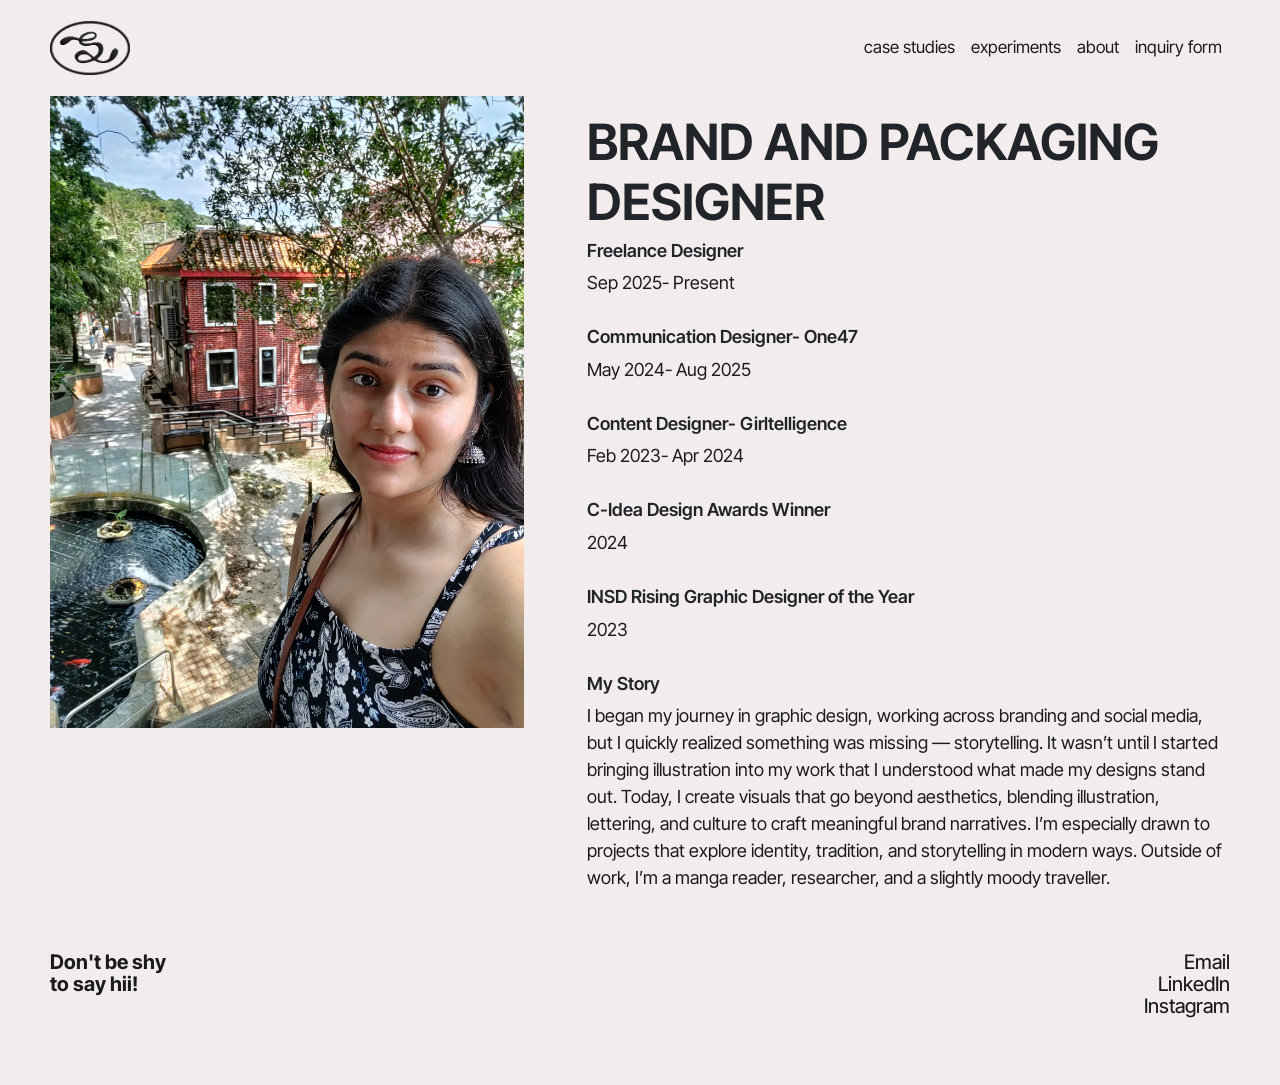
==== About_Me.html @ 66ffb49b "first commit" ====
<!DOCTYPE html>
<html lang="en">
<head>
    <meta charset="UTF-8">
    <meta http-equiv="X-UA-Compatible" content="IE=edge">
    <meta name="viewport" content="width=device-width, initial-scale=1.0">
    <link rel="icon" type="image/x-icon" href="Images/favicon.png">
    <link rel="stylesheet" href="bs/css/bootstrap.css">
    <link rel="stylesheet" href="bs/css/mdb.css">
    <link rel="stylesheet" href="bs/css/style.css">
    <link rel="preconnect" href="https://fonts.googleapis.com">
<link rel="preconnect" href="https://fonts.gstatic.com" crossorigin>
<link href="https://fonts.googleapis.com/css2?family=Inter+Tight:ital,wght@0,100..900;1,100..900&display=swap" rel="stylesheet">
    <link rel="stylesheet" media="(max-width:500px)" href="mobile.css">
    <link rel="stylesheet" media="(min-width:501px) and (max-width:768px)" href="tablet.css">
    <link rel="stylesheet" media="(min-width:769px) and (max-width:1200px)" href="laptop.css">
    <link rel="stylesheet" media="(min-width:1201px)" href="wide.css">
  <title>Shweta | About Me</title>

  <style>

        /* ==========================================
   GLOBAL
========================================== */

html {
    scroll-behavior: smooth;
}

body {
    background-color: #f3ecec;
}

.custom-cursor {
    cursor: url('Images/cursor.png'), pointer;
}

/* ==========================================
   FONTS
========================================== */

@font-face {
    font-family: "CG_R";
    src: url("Images/FONTS/CormorantGaramond-Regular.ttf") format("truetype");
}

@font-face {
    font-family: "CG_SB";
    src: url("Images/FONTS/CormorantGaramond-SemiBold.ttf") format("truetype");
}

/* ==========================================
   TYPOGRAPHY
========================================== */

a {
    font-family: "Inter Tight", sans-serif;
    font-weight: 300;
    color: #1b1b1b !important;
    font-size: 17px;
}

a:hover {
    color: #9a1111 !important;
    text-decoration: underline !important;
}

.copy {
    font-family: "Inter Tight", sans-serif;
    font-weight: 400;
    color: #1b1b1b !important;
    margin-top: 20px !important;
    margin-bottom: 50px !important;
    text-align: center !important;
    padding-left: 30vh !important;
    padding-right: 30vh !important;
    font-size: 20px !important;
}

.features {
    font-family: "Inter Tight", sans-serif !important;
    font-weight: 500 !important;
    font-size: 20px !important;
    color: #1b1b1b !important;
}

.subtitles {
    font-family: "Inter Tight", sans-serif;
    font-weight: 500;
    color: #1b1b1b !important;
    text-align: left !important;
    margin-top: 10px;
    margin-bottom: 5px;
    text-decoration: none !important;
}

.active-head {
    color: grey !important;
}

/* ==========================================
   NAVBAR
========================================== */

.navbar {
    position: sticky;
    top: 0;
    width: 100%;
   
    z-index: 2;
    box-shadow: none !important;

    background: linear-gradient(
        to bottom,
        rgba(243,236,236,1),
        rgba(243,236,236,0)
    );
}



/* ==========================================
   IMAGES & VIDEO
========================================== */

.img-container {
    width: 100%;
    margin: 0 auto;
    overflow: hidden;
}

.two-img-row {
    display: flex;
    width: 100%;
    gap: 25px;
}

.two-img-row img,
.two-img-row video {
    width: 50%;
    min-width: 0;
    object-fit: cover;
}



/* ==========================================
   FLOATING ARROW
========================================== */

#image {
    width: 3%;
    position: fixed;
    right: 10px;
    bottom: 10px;
    z-index: 1;
    animation: floatUpDown 1.5s ease-in-out infinite;
}

@keyframes floatUpDown {
    0% { transform: translateY(0); }
    50% { transform: translateY(-10px); }
    100% { transform: translateY(0); }
}

/* ==========================================
   TAGS
========================================== */

.tags {
    display: flex;
    gap: 12px;
    flex-wrap: wrap;
}

.tag {
    display: inline-flex;
    align-items: center;
    justify-content: center;

    padding: 5px 12px;

    background: #1a1a1a;
    color: #f3ecec;

    border-radius: 99px;

    font-family: "Inter Tight", sans-serif;
    font-size: 12px;
    font-weight: 600;

    margin-bottom: 20px !important;
}

.right-arrow{
    text-align: right !important;
    align-items: flex-end !important;
}

h1 {
    font-family: "Inter Tight", sans-serif !important;
    font-weight: 650 !important;
    font-size: 50px !important;
}

h3{
    font-family: "Inter Tight", sans-serif !important;
    font-weight: 600 !important;
    font-size: 18px !important;
}

.body{
    font-family: "Inter Tight", sans-serif !important;
    font-weight: 400 !important;
    font-size: 18px !important;
    color: #1b1b1b !important;
}

.intro{
    width: 70% !important;

}

.left-arrow{
    margin-top: 20px !important;
    font-family: "Inter Tight", sans-serif !important;
    font-weight: 500 !important;
    font-size: 18px !important;

    color: #1b1b1b !important;
    text-decoration: underline !important;

}

.right-arrow{
    margin-top: 20px !important;
    font-family: "Inter Tight", sans-serif !important;
    font-weight: 500 !important;
    font-size: 18px !important;
text-align: right !important;
    color: #1b1b1b !important;
    text-decoration: underline !important;
   
}

.body{
    margin-bottom: 30px !important;
}

.full-video{
  width: 100%;
  display: block;
}

.sub-text{
    font-family: "Inter Tight", sans-serif !important;
    font-weight: 400 !important;
    font-size: 16px !important;
    color: #1b1b1b !important;
}

/* ==========================================
   FOOTER
========================================== */

.footer-left {
    margin-top: 30px !important;
    margin-bottom: 20px !important;

    font-family: "Inter Tight", sans-serif;
    font-weight: 450;
    font-size: 20px !important;
    line-height: 1.1;

    color: #1b1b1b !important;
}

.footer-left p {
    margin: 0;
}

.footer-right {

    display: flex;
    flex-direction: column;
    align-items: flex-end;

    margin-top: 30px;
    margin-bottom: 20px;
}

.footer-right a {
    font-family: "Inter Tight", sans-serif;
    font-weight:450;
    font-size:20px;
    color:#1b1b1b !important;
    text-decoration:none !important;
    margin-bottom:0px !important;
    padding-bottom:0px !important;
    line-height:1.1 !important;
   
}

.footer-right a:hover {
    text-decoration:underline !important;
   
}

/* ==========================================
   LINKS
========================================== */

.links {
    font-family: "Inter Tight", sans-serif;
    font-weight: 300;
    letter-spacing: -1px;
}

.links a {
    margin-right: 20px;
}

/* ==========================================
   SCROLLBAR
========================================== */

::-webkit-scrollbar {
    display: none;
}

/* ==========================================
   MOBILE
========================================== */

@media (max-width: 991px) {

     .navbar-collapse {
        position: fixed;
        top: 0;
        left: 0;

        width: 100%;
        height: 55vh;

        display: flex;
        justify-content: flex-start;
        align-items: flex-start;

        padding-top: 100px;
        padding-left: 30px;

        background: linear-gradient(
            to bottom,
            rgba(243,236,236,1) 0%,
            rgba(243,236,236,1) 75%,
            rgba(243,236,236,0) 100%
        );

        z-index: 9999;

        opacity: 0;
        transition: opacity 0.3s ease;
    }

    .navbar-collapse.show {
        opacity: 1;
    }


            

   

    .navbar-toggler {
        position: relative;
        z-index: 10000;
    }

    .navbar-nav {
        display: block !important;
        flex-direction: column;
        align-items: flex-start;

        margin: 0 !important;
        padding: 0 !important;

        width: auto !important;
    }

    .nav-item {
        width: auto !important;
        margin-bottom: 15px;
    }

    .navbar-collapse .nav-link {
        font-family: "Inter Tight", sans-serif;

        font-size: 30px !important;
        font-weight: 400;
        line-height: 1 !important;

        text-align: left !important;
        white-space: nowrap;

        padding: 0 !important;
        margin: 0 !important;
    }

    .navbar-nav,
.nav-item,
.nav-link {
    width: auto !important;
    max-width: none !important;
    overflow: visible !important;
}
    .copy {
        padding: 0 !important;
    }

    .custom-cursor {
        width: 70px !important;
    }

    .footer-right {
        align-items: flex-start;
        margin-top: 10px !important;
    }

    .intro{
    width: 100% !important;
}

.footer-left {
    margin-top: 10px !important;
    margin-bottom: 15px !important;}

    .left-arrow a,
.right-arrow a {
    white-space: nowrap;
}

.body{
    margin-bottom: 30px !important;
}

h1{
    font-size: 35px !important;
    margin-top: 0px !important;
}
    
}





    </style>
</head>
<body>

<!--------------navbar-------------->
<nav class="navbar navbar-expand-lg navbar-light bg-white py-3">
    <a class="navbar-brand" href="index.html">
        <img src="Images/Home_Page/LOGO.png" class="custom-cursor" width="80px">
    </a>
    <button class="navbar-toggler" data-toggle="collapse" data-target="#simpleNavbar">
        <span class="navbar-toggler-icon custom-cursor"></span>
    </button>
    <div class="collapse navbar-collapse" id="simpleNavbar">
        <ul class="navbar-nav ml-auto">
            <li class="nav-item">
                <a class="nav-link custom-cursor" href="index.html#work"><b>case studies</b></a>
            </li>
            <li class="nav-item">
                <a class="nav-link custom-cursor" href="FUN.html"><b>experiments</b></a>
            </li>
            <li class="nav-item">
                <a class="nav-link custom-cursor" href="About_Me.html"><b>about</b></a>
            </li>
            <li class="nav-item">
                <a class="nav-link custom-cursor" 
                href="https://docs.google.com/forms/d/e/1FAIpQLSdeJjcSRHs5UflgBBEeQ8RpbPPujn-58fu4Ey90vSHNv7bhVg/viewform?usp=sharing&ouid=106937313561747509310" target="_blank"><b>inquiry form</b></a>
            </li>
        </ul>
    </div>
</nav>


<!----------------------Content------------------->
<div class="matter main-body mb-5">

  <!-------------Rotating image-------
  <div>
    <img id="image" src="Images/Rotate_logo_white.png" alt="Rotating Image">
  </div>
  --------->


  <!-----------------Projects------------------------>

  <div class="row">
    <div class="col-md-5">
      <img src="Images/Home_Page/About_me.jpg" width="100%" alt="Image">
    </div>
    <div class="col-md-7 body-text left-align pl-5">
      <p><h1>BRAND AND PACKAGING DESIGNER </h1>
      <div>

        <div>
          
            <h3>Freelance Designer </h3>
           <p class="body"> Sep 2025- Present
          </p>
        </div>

        <div>
          
            <h3>Communication Designer- One47 </h3>
            <p class="body">May 2024- Aug 2025
          </p>
        </div>

        <div>
          
            <h3> Content Designer- Girltelligence </h3>
            <p class="body">Feb 2023- Apr 2024
          </p>
        </div>

        <div>
          
            <h3>C-Idea Design Awards Winner </h3>
            <p class="body">2024
          </p>
        </div>


        <div>
          <p>
            <h3>INSD Rising Graphic Designer of the Year </h3>
            <p class="body">2023
          </p>
        </div>
<h3>My Story</h3>
    <p class="body">
      I began my journey in graphic design, working across branding and social media, but I quickly realized something was missing — storytelling. It wasn’t until I started bringing illustration into my work that I understood what made my designs stand out.
Today, I create visuals that go beyond aesthetics, blending illustration, lettering, and culture to craft meaningful brand narratives. I’m especially drawn to projects that explore identity, tradition, and storytelling in modern ways.
Outside of work, I’m a manga reader, researcher, and a slightly moody traveller.
    </p>
        
        
      </div>
    </div>
  </div>

 




  <!----------------Footer---------------------->

        <div class="project_margin">
        <div class="row">
            <div class="col-12 col-md-6 footer-left">
                <p><b>
                    Don't be shy <br>to say hii!
                   
                </b></p>
                

                
            </div>
            <div class="col-12 col-md-6 footer-right">
               
               
                <a href="mailto:shweta2861@gmail.com" target="_blank" class="custom-cursor">Email</a>
                <a href="https://www.linkedin.com/in/shweta-0609aa222/" target="_blank" class="custom-cursor">LinkedIn</a>
             <a href="https://www.instagram.com/shweta_feed/" target="_blank" class="custom-cursor">Instagram</a>

                
            </div>
        </div>
    </div>


    <script>
        const image = document.getElementById('image');
        let isScrolling = false;
        let rotationInterval;
        let rotationAngle = 0;
        const rotationSpeed = 1; // Adjust the rotation speed as needed

        function rotateImage() {
            rotationAngle += rotationSpeed;
            image.style.transform = `rotate(${rotationAngle}deg)`;
        }

        function startRotation() {
            rotationInterval = setInterval(() => {
                rotateImage();
            }, 4); // Adjust the rotation speed as needed
        }

        function stopRotation() {
            clearInterval(rotationInterval);
        }

        function handleScroll() {
            if (!isScrolling) {
                isScrolling = true;
                startRotation();
            }

            clearTimeout(isScrolling);
            isScrolling = setTimeout(() => {
                isScrolling = false;
                stopRotation();
            }, 200); // Adjust the delay value as needed
        }

        window.addEventListener('scroll', handleScroll);

    </script>


    <script src="bs/js/jquery.js"></script>
    <script src="bs/js/popper.js"></script>
    <script src="bs/js/bootstrap.js"></script>
    <script src="bs/js/mdb.js"></script>

    <script>
        $(document).on('click', '.navbar-nav a', function() {
            $('.navbar-collapse').collapse('hide');
        });
    </script>

    <script>
        const btn = document.querySelector(".read-more-btn");
        const fullText = document.querySelector(".full-text");

        btn.addEventListener("click", () => {
            fullText.classList.toggle("d-none");

            if (fullText.classList.contains("d-none")) {
                btn.textContent = "Read More";
            } else {
                btn.textContent = "Read Less";
            }
        });
    </script>


</body>
</html>
---- bs/css/style.css ----
.navbar{
    padding-left: 15vh;
    padding-right: 15vh;
}

.right-align{
   text-align: right;
}

.right-text-padding{
    padding-top: 20vh !important;
    padding-bottom: 20vh !important;
    padding-left: 20vh !important;
}

.top-margin{
    margin-top: 20vh !important;
    margin-bottom: 20vh !important;
}
---- mobile.css ----
.matter{
    margin-left: 20px;
    margin-right: 20px;
}

#image{
    visibility: hidden;
}

.mobile_margin_below{
    margin-bottom: 20px !important;
}

.column {
    -ms-flex: 100%;
    flex: 100%;
    max-width: 100%;
}

.navbar{
    background-color: rgba(255,255,255,0) !important;
    padding-right: 30px !important;
    padding-left: 30px !important;
}

.padding-text{
    padding-top: 15px;
    font-size: 15px !important;
}

.case-study-text p {
    font-size: 15px;
}
.case-study-text h3 {
    font-size: 22px;
}

.project_margin{
    margin-bottom: 10px;

}

 .two-img-row {

  gap: 10px !important; /* center gutter size you can adjust anytime */
  margin-left: 0;
  margin-right: 0;
}

.links a{
    font-size: 20px;
}

.black-matter{
    padding-left: 30px;
    background-color: black;
    color: white;
    padding-right: 20vh !important;
}
---- tablet.css ----
.matter{
    margin-left: 50px;
    margin-right: 50px;
}

#image{
    visibility: hidden;
}

.column {
    -ms-flex: 50%;
    flex: 50%;
    max-width: 50%;
}

.mobile_margin_below{
    margin-bottom: 20px !important;
}

.navbar{
    background-color: rgba(255,255,255,0) !important;
    padding-right: 40px !important;
    padding-left: 40px !important;
}

.padding-text{
    padding-top: 20px;
    font-size: 17px;
}



.project_margin{
    margin-bottom: 15px;
}

.links a{
    font-size: 20px;
}

.black-matter{
    padding-left: 50px;
    background-color: black;
    color: white;
    padding-right: 20vh !important;
}
---- laptop.css ----
.matter{
    margin-left: 60px;
    margin-right: 60px;
}

#image{
    margin-right: 15vh;
    margin-bottom: 10vh;
    width: 15%;
}

.column {
    -ms-flex: 50%;
    flex: 50%;
    max-width: 50%;
}

.laptop_image_padding{
    padding: 20px;
}


.navbar{
    background-color: rgba(50,50,50,0) !important;
    padding-right: 40px !important;
    padding-left: 40px !important;
}

.padding-text{
    padding: 25px;
    font-size: 20px;
}

.project_margin{
    margin-bottom: 25px;
}

.links a{
    font-size: 30px;
}

.black-matter{
    padding-left: 60px;
    background-color: black;
    color: white;
    padding-right: 20vh !important;
}
---- wide.css ----
.matter{
    margin-left: 50px;
    margin-right: 50px;
}

#image{
    margin-right: 15vh;
    margin-bottom: 10vh;
    width: 10%;
}

.navbar{
    background-color: rgba(255,255,255,0) !important;
    padding-right: 50px !important;
    padding-left: 50px !important;
}

.padding-text{
    padding: 50px;
    font-size: 25px;
}



.laptop_image_padding{
    padding: 5vh;
}

.project_margin{
    margin-bottom: 30px;
}

.black-matter{
    padding-left: 100px;
    background-color: black;
    color: white;
    padding-right: 20vh !important;
}
.padding-right{
    margin-top: 20vh;
    padding-right: 35vh;
}
.padding-top{
    margin-top: auto;
}

.margin-top{
    margin-top: 25vh;
}
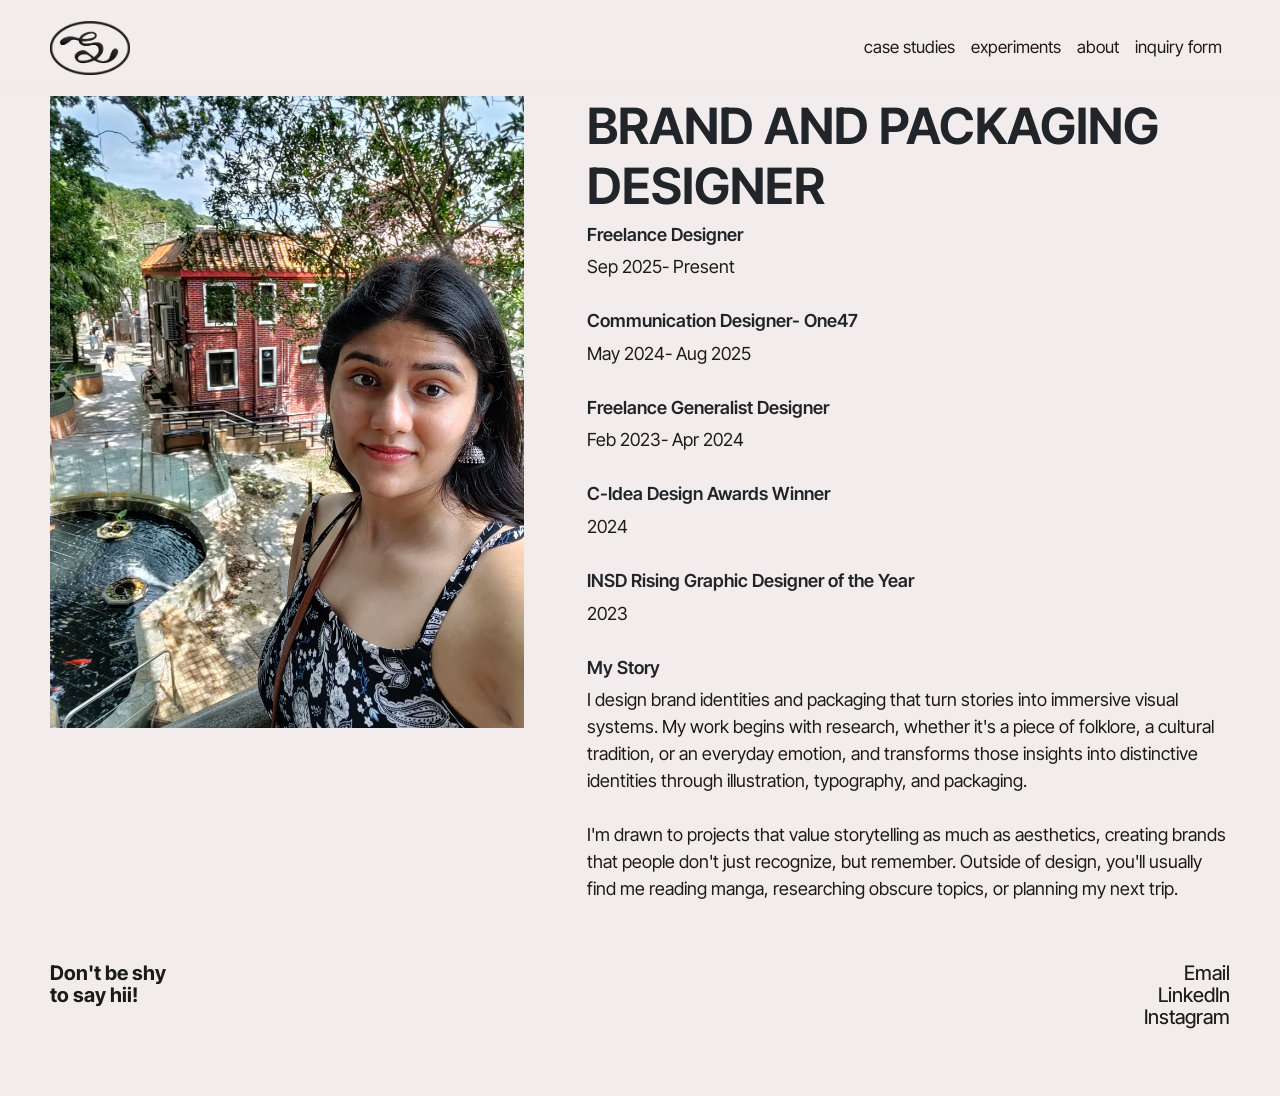
==== commit 8a087b93: "Update portfolio website" ====
--- a/About_Me.html
+++ b/About_Me.html
@@ -503,7 +503,8 @@
       <img src="Images/Home_Page/About_me.jpg" width="100%" alt="Image">
     </div>
     <div class="col-md-7 body-text left-align pl-5">
-      <p><h1>BRAND AND PACKAGING DESIGNER </h1>
+      <h1>BRAND AND PACKAGING DESIGNER </h1>
+     
       <div>
 
         <div>
@@ -522,7 +523,7 @@
 
         <div>
           
-            <h3> Content Designer- Girltelligence </h3>
+            <h3>Freelance Generalist Designer</h3>
             <p class="body">Feb 2023- Apr 2024
           </p>
         </div>
@@ -543,9 +544,13 @@
         </div>
 <h3>My Story</h3>
     <p class="body">
-      I began my journey in graphic design, working across branding and social media, but I quickly realized something was missing — storytelling. It wasn’t until I started bringing illustration into my work that I understood what made my designs stand out.
-Today, I create visuals that go beyond aesthetics, blending illustration, lettering, and culture to craft meaningful brand narratives. I’m especially drawn to projects that explore identity, tradition, and storytelling in modern ways.
-Outside of work, I’m a manga reader, researcher, and a slightly moody traveller.
+      I design brand identities and packaging that turn stories into immersive visual systems. 
+      My work begins with research, whether it's a piece of folklore, a cultural tradition, or 
+      an everyday emotion, and transforms those insights into distinctive identities through 
+      illustration, typography, and packaging. <br> <br>
+I'm drawn to projects that value storytelling as much as aesthetics, creating brands that people 
+don't just recognize, but remember. Outside of design, you'll usually find me reading manga, 
+researching obscure topics, or planning my next trip.
     </p>
         
         
@@ -574,7 +579,7 @@
             <div class="col-12 col-md-6 footer-right">
                
                
-                <a href="mailto:shweta2861@gmail.com" target="_blank" class="custom-cursor">Email</a>
+                <a href="mailto:conveytoshweta@gmail.com" target="_blank" class="custom-cursor">Email</a>
                 <a href="https://www.linkedin.com/in/shweta-0609aa222/" target="_blank" class="custom-cursor">LinkedIn</a>
              <a href="https://www.instagram.com/shweta_feed/" target="_blank" class="custom-cursor">Instagram</a>
 
